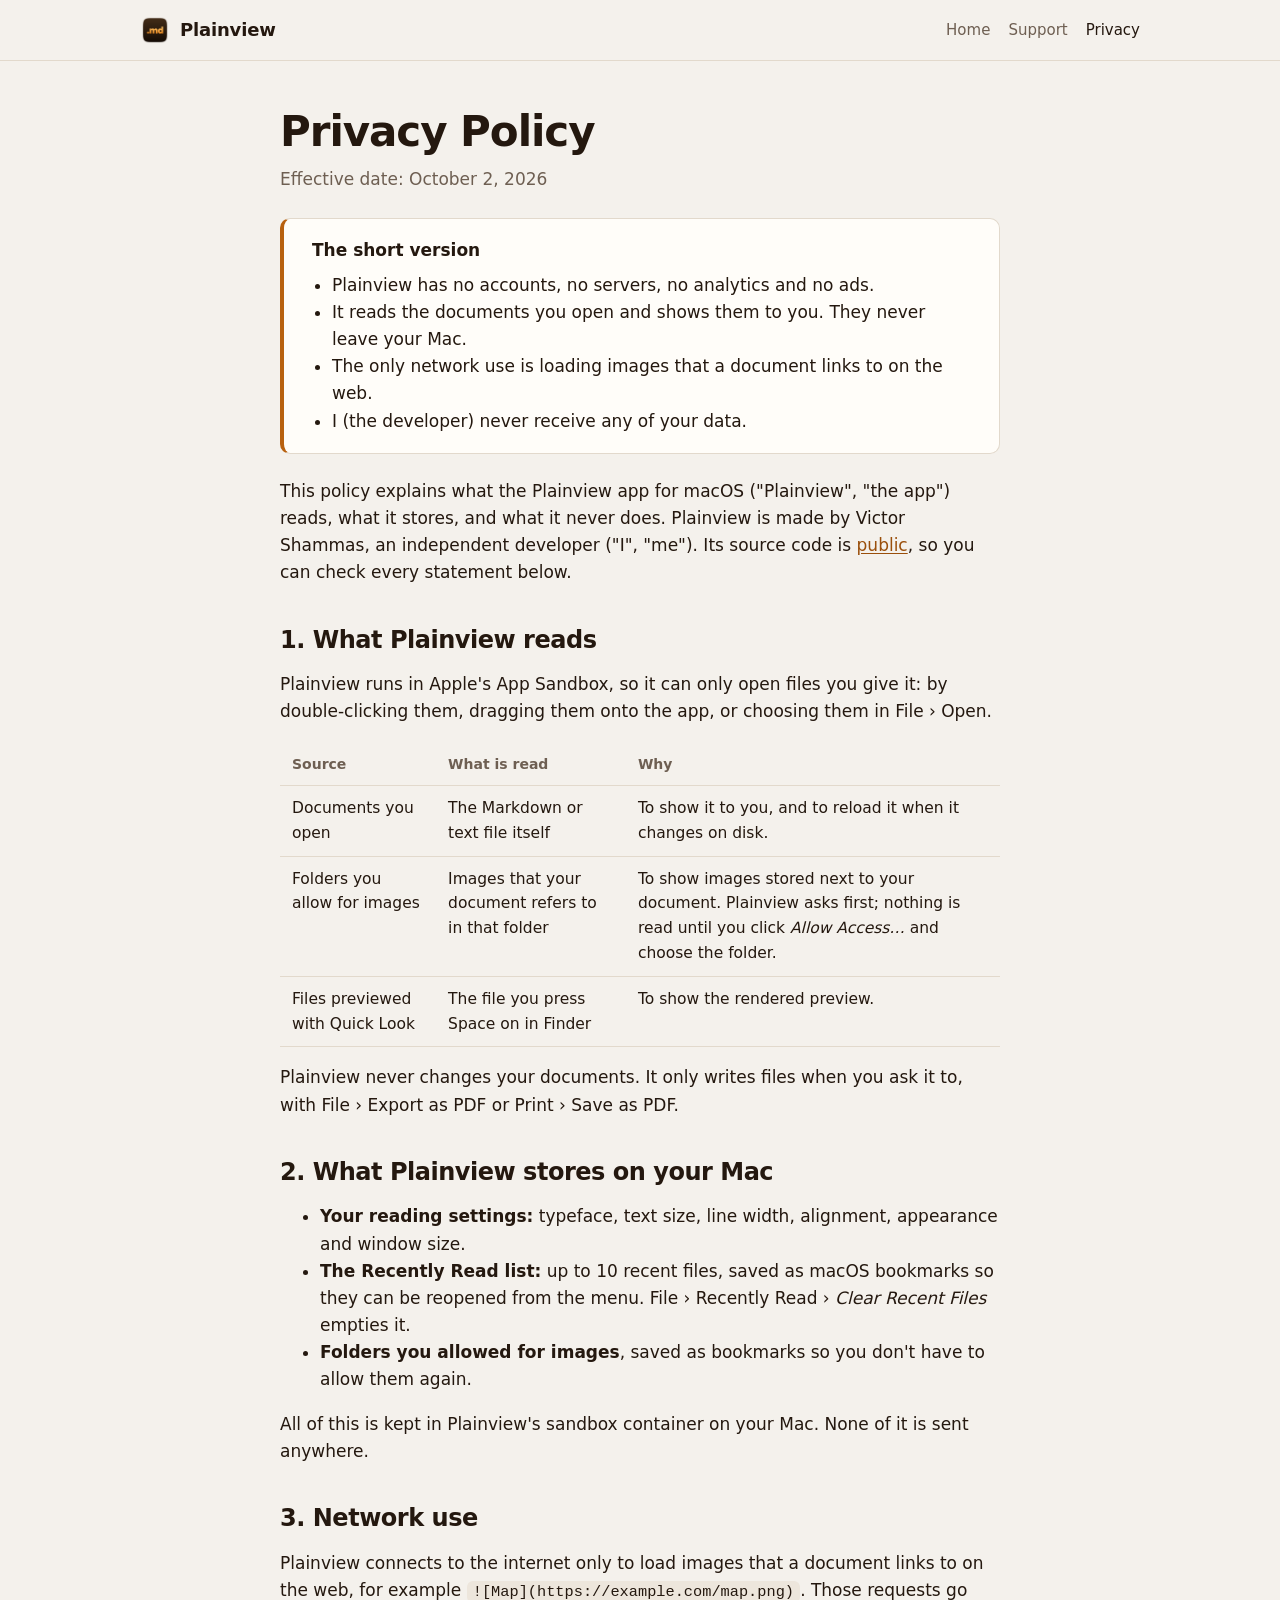
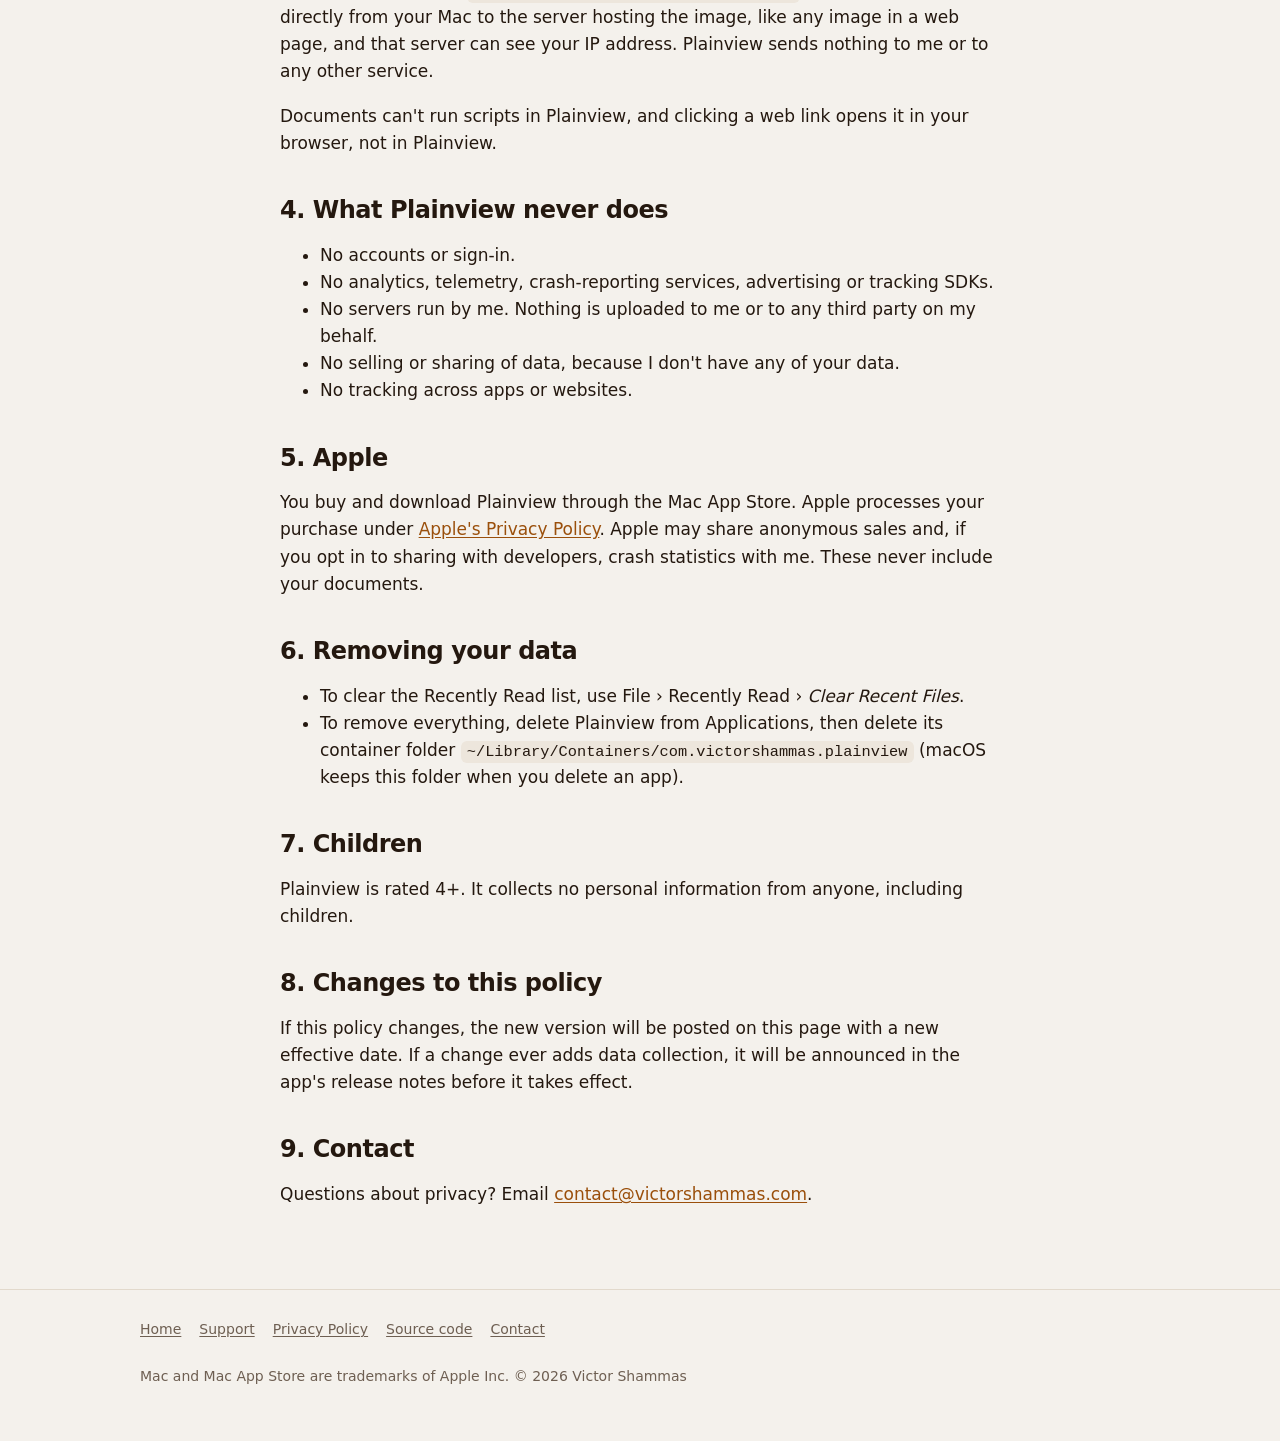
==== docs/privacy.html @ ef62adac "Add the Plainview website, served from docs/ by GitHub Pages Home, support and privacy pages at vict" ====
<!doctype html>
<html lang="en">
<head>
<meta charset="utf-8">
<meta name="viewport" content="width=device-width, initial-scale=1">
<title>Privacy Policy · Plainview</title>
<meta name="description" content="Plainview privacy policy: no accounts, no servers, no analytics. Your documents and settings stay on your Mac.">
<meta name="color-scheme" content="light dark">
<link rel="icon" type="image/png" href="favicon.png">
<link rel="apple-touch-icon" href="apple-touch-icon.png">
<link rel="stylesheet" href="style.css">
</head>
<body>
<header class="site-header">
  <div class="wrap">
    <a class="brand" href="./"><img src="icon.png" alt="" width="30" height="30">Plainview</a>
    <nav class="nav" aria-label="Main">
      <a href="./" class="hide-sm">Home</a>
      <a href="support.html">Support</a>
      <a href="privacy.html" aria-current="page">Privacy</a>
    </nav>
  </div>
</header>

<main class="doc">
  <div class="wrap narrow">
    <h1>Privacy Policy</h1>
    <p class="meta-line">Effective date: October 2, 2026</p>

    <div class="tldr">
      <strong>The short version</strong>
      <ul>
        <li>Plainview has no accounts, no servers, no analytics and no ads.</li>
        <li>It reads the documents you open and shows them to you. They never leave your Mac.</li>
        <li>The only network use is loading images that a document links to on the web.</li>
        <li>I (the developer) never receive any of your data.</li>
      </ul>
    </div>

    <p>This policy explains what the Plainview app for macOS ("Plainview", "the app") reads, what it stores, and what it never does. Plainview is made by Victor Shammas, an independent developer ("I", "me"). Its source code is <a href="https://github.com/victor-shammas/plainview">public</a>, so you can check every statement below.</p>

    <h2>1. What Plainview reads</h2>
    <p>Plainview runs in Apple's App Sandbox, so it can only open files you give it: by double-clicking them, dragging them onto the app, or choosing them in File › Open.</p>
    <table class="stack">
      <thead><tr><th>Source</th><th>What is read</th><th>Why</th></tr></thead>
      <tbody>
        <tr><td>Documents you open</td>
            <td data-label="Read">The Markdown or text file itself</td>
            <td data-label="Why">To show it to you, and to reload it when it changes on disk.</td></tr>
        <tr><td>Folders you allow for images</td>
            <td data-label="Read">Images that your document refers to in that folder</td>
            <td data-label="Why">To show images stored next to your document. Plainview asks first; nothing is read until you click <em>Allow Access…</em> and choose the folder.</td></tr>
        <tr><td>Files previewed with Quick Look</td>
            <td data-label="Read">The file you press Space on in Finder</td>
            <td data-label="Why">To show the rendered preview.</td></tr>
      </tbody>
    </table>
    <p>Plainview never changes your documents. It only writes files when you ask it to, with File › Export as PDF or Print › Save as PDF.</p>

    <h2>2. What Plainview stores on your Mac</h2>
    <ul>
      <li><strong>Your reading settings:</strong> typeface, text size, line width, alignment, appearance and window size.</li>
      <li><strong>The Recently Read list:</strong> up to 10 recent files, saved as macOS bookmarks so they can be reopened from the menu. File › Recently Read › <em>Clear Recent Files</em> empties it.</li>
      <li><strong>Folders you allowed for images</strong>, saved as bookmarks so you don't have to allow them again.</li>
    </ul>
    <p>All of this is kept in Plainview's sandbox container on your Mac. None of it is sent anywhere.</p>

    <h2>3. Network use</h2>
    <p>Plainview connects to the internet only to load images that a document links to on the web, for example <code>![Map](https://example.com/map.png)</code>. Those requests go directly from your Mac to the server hosting the image, like any image in a web page, and that server can see your IP address. Plainview sends nothing to me or to any other service.</p>
    <p>Documents can't run scripts in Plainview, and clicking a web link opens it in your browser, not in Plainview.</p>

    <h2>4. What Plainview never does</h2>
    <ul>
      <li>No accounts or sign-in.</li>
      <li>No analytics, telemetry, crash-reporting services, advertising or tracking SDKs.</li>
      <li>No servers run by me. Nothing is uploaded to me or to any third party on my behalf.</li>
      <li>No selling or sharing of data, because I don't have any of your data.</li>
      <li>No tracking across apps or websites.</li>
    </ul>

    <h2>5. Apple</h2>
    <p>You buy and download Plainview through the Mac App Store. Apple processes your purchase under <a href="https://www.apple.com/legal/privacy/">Apple's Privacy Policy</a>. Apple may share anonymous sales and, if you opt in to sharing with developers, crash statistics with me. These never include your documents.</p>

    <h2>6. Removing your data</h2>
    <ul>
      <li>To clear the Recently Read list, use File › Recently Read › <em>Clear Recent Files</em>.</li>
      <li>To remove everything, delete Plainview from Applications, then delete its container folder <code>~/Library/Containers/com.victorshammas.plainview</code> (macOS keeps this folder when you delete an app).</li>
    </ul>

    <h2>7. Children</h2>
    <p>Plainview is rated 4+. It collects no personal information from anyone, including children.</p>

    <h2>8. Changes to this policy</h2>
    <p>If this policy changes, the new version will be posted on this page with a new effective date. If a change ever adds data collection, it will be announced in the app's release notes before it takes effect.</p>

    <h2>9. Contact</h2>
    <p>Questions about privacy? Email <a href="mailto:contact@victorshammas.com">contact@victorshammas.com</a>.</p>
  </div>
</main>

<footer>
  <div class="wrap">
    <nav aria-label="Footer"><a href="./">Home</a><a href="support.html">Support</a><a href="privacy.html">Privacy Policy</a><a href="https://github.com/victor-shammas/plainview">Source code</a><a href="mailto:contact@victorshammas.com">Contact</a></nav>
    <p>Mac and Mac App Store are trademarks of Apple Inc. © 2026 Victor Shammas</p>
  </div>
</footer>
</body>
</html>
---- docs/style.css ----
/* Plainview site: one stylesheet, no external fonts, scripts or trackers.
   Shared with the Gaugeline site (victorshammas.com/gaugeline/); only the hero mock differs. */
:root {
  /* Brand palette, matching the app icon: espresso (#46321F → #1C140E), amber (#FFC56A → #EE8A25), cream (#FFF1DC). */
  --bg: #f4f1ec;
  --surface: #fffdf9;
  --surface-2: #ece6dd;
  --text: #24180f;
  --muted: #6e5f52;
  --line: #e2d9cc;
  --accent: #b8610f;
  --accent-ink: #ffffff;
  --link: #9a4f0b;
  --glow: rgba(238, 138, 37, .14);
  --ok: #3fa66b;
  --warn: #e8a33a;
  --bad: #e0563a;
  --track: #e7dfd3;
  --code-bg: #ede6dc;
  --shadow: 0 1px 2px rgba(36, 24, 15, .06), 0 8px 28px rgba(36, 24, 15, .09);
  --radius: 14px;
  color-scheme: light dark;
}
@media (prefers-color-scheme: dark) {
  :root {
    --bg: #1c140e;
    --surface: #2a1f16;
    --surface-2: #241a12;
    --text: #f6ebdd;
    --muted: #bca892;
    --line: #46321f;
    --accent: #ffb457;
    --accent-ink: #1c140e;
    --link: #ffc56a;
    --glow: rgba(255, 197, 106, .12);
    --track: #46321f;
    --code-bg: #33261b;
    --shadow: 0 1px 2px rgba(0, 0, 0, .35), 0 10px 30px rgba(0, 0, 0, .4);
  }
}

* { box-sizing: border-box; }
html { -webkit-text-size-adjust: 100%; }
body {
  margin: 0;
  background: var(--bg);
  color: var(--text);
  font: 17px/1.6 -apple-system, BlinkMacSystemFont, "SF Pro Text", "Segoe UI", system-ui, sans-serif;
  -webkit-font-smoothing: antialiased;
}
a { color: var(--link); text-underline-offset: 2px; }
a:hover { text-decoration-thickness: 2px; }
img { max-width: 100%; height: auto; }
code, kbd {
  font: .9em/1.4 ui-monospace, "SF Mono", Menlo, monospace;
  background: var(--code-bg);
  border-radius: 6px;
  padding: .12em .4em;
  overflow-wrap: anywhere;
}
pre {
  background: var(--code-bg);
  border-radius: 10px;
  padding: 14px 16px;
  overflow-x: auto;
  font: 14px/1.5 ui-monospace, "SF Mono", Menlo, monospace;
}
pre code { background: none; padding: 0; }

.wrap { max-width: 1040px; margin: 0 auto; padding: 0 20px; }
.narrow { max-width: 760px; }

/* Header */
.site-header { border-bottom: 1px solid var(--line); background: color-mix(in srgb, var(--bg) 88%, transparent); position: sticky; top: 0; backdrop-filter: saturate(160%) blur(12px); -webkit-backdrop-filter: saturate(160%) blur(12px); z-index: 10; }
.site-header .wrap { display: flex; align-items: center; justify-content: space-between; gap: 16px; height: 60px; }
.brand { display: flex; align-items: center; gap: 10px; font-weight: 700; font-size: 18px; color: var(--text); text-decoration: none; letter-spacing: -.01em; }
.brand img { width: 30px; height: 30px; }
.nav { display: flex; gap: 18px; font-size: 15px; }
.nav a { color: var(--muted); text-decoration: none; }
.nav a:hover, .nav a[aria-current="page"] { color: var(--text); }

/* Hero */
.hero { padding: 72px 0 40px; background: radial-gradient(60% 70% at 78% 40%, var(--glow), transparent 70%); }
.hero .wrap { display: grid; grid-template-columns: 1.05fr 1fr; gap: 48px; align-items: center; }
.hero-icon { width: 96px; height: 96px; margin-bottom: 18px; }
h1 { font-size: clamp(34px, 5vw, 52px); line-height: 1.08; letter-spacing: -.025em; margin: 0 0 18px; }
.lede { font-size: 20px; color: var(--muted); margin: 0 0 26px; max-width: 34em; }
.cta-row { display: flex; flex-wrap: wrap; align-items: center; gap: 14px 18px; }
.btn {
  display: inline-flex; align-items: center; gap: 10px;
  background: var(--text); color: var(--bg);
  padding: 12px 20px; border-radius: 12px;
  font-weight: 600; text-decoration: none; font-size: 16px;
}
.btn:hover { opacity: .9; }
.btn small { font-weight: 500; opacity: .75; }
.fineprint { color: var(--muted); font-size: 14px; }

/* Reader window mock (pure CSS, sample document) */
.mock { margin: 0; background: var(--surface); border: 1px solid var(--line); border-radius: 12px; box-shadow: var(--shadow); overflow: hidden; }
.win-bar { display: flex; align-items: center; gap: 8px; height: 34px; padding: 0 14px; border-bottom: 1px solid var(--line); background: var(--surface-2); font-size: 13px; font-weight: 600; color: var(--muted); }
.win-bar i { width: 12px; height: 12px; border-radius: 50%; background: #ff5f57; }
.win-bar i:nth-child(2) { background: #febc2e; } .win-bar i:nth-child(3) { background: #28c840; margin-right: 8px; }
.page { padding: 26px 34px 22px; font-size: 14px; line-height: 1.55; }
.page .t1 { font-size: 26px; font-weight: 700; letter-spacing: -.02em; line-height: 1.15; margin: 0 0 10px; }
.page .t2 { font-size: 18px; font-weight: 700; letter-spacing: -.01em; margin: 18px 0 8px; }
.page p { margin: 0 0 12px; }
.page blockquote { margin: 0 0 12px; padding: 0 0 0 14px; border-left: 3px solid var(--line); color: var(--muted); }
.page table { display: table; font-size: 13px; margin: 0; border: 1px solid var(--line); }
.page th, .page td { padding: 6px 10px; border: 1px solid var(--line); }
.page th { color: var(--text); font-size: 13px; background: var(--surface-2); }
.page ul { list-style: none; padding: 0; margin: 0; }
.page li { display: flex; align-items: center; gap: 8px; margin: 3px 0; }
.page li::before { content: ""; width: 12px; height: 12px; border: 1.5px solid var(--muted); border-radius: 3px; opacity: .6; flex: none; }
.page li.done::before { background: var(--accent); border-color: var(--accent); opacity: 1; }
.page .demo { color: var(--muted); font-size: 12px; text-align: center; margin: 16px 0 0; }

/* Sections */
section { padding: 48px 0; }
h2 { font-size: clamp(26px, 3.4vw, 34px); letter-spacing: -.02em; line-height: 1.15; margin: 0 0 12px; }
h3 { font-size: 19px; margin: 0 0 6px; letter-spacing: -.01em; }
.section-lede { color: var(--muted); margin: 0 0 28px; max-width: 40em; }
.grid { display: grid; grid-template-columns: repeat(3, 1fr); gap: 16px; }
.card { background: var(--surface); border: 1px solid var(--line); border-radius: var(--radius); padding: 24px 28px; }
.card p { margin: 0; color: var(--muted); font-size: 15.5px; }
.steps { counter-reset: s; display: grid; grid-template-columns: repeat(3, 1fr); gap: 16px; }
.steps .card::before { counter-increment: s; content: counter(s); display: inline-grid; place-items: center; width: 30px; height: 30px; border-radius: 50%; background: var(--accent); color: var(--accent-ink); font-weight: 700; margin-bottom: 10px; }
.band { background: var(--surface-2); border-block: 1px solid var(--line); }
.checks { list-style: none; padding: 0; margin: 0; display: grid; grid-template-columns: 1fr 1fr; gap: 10px 28px; }
.checks li { padding-left: 28px; position: relative; }
.checks li::before { content: ""; position: absolute; left: 4px; top: .45em; width: 12px; height: 7px; border-left: 2.5px solid var(--accent); border-bottom: 2.5px solid var(--accent); transform: rotate(-45deg); }

/* Docs pages */
.doc { padding: 48px 0 24px; }
.doc h1 { font-size: clamp(30px, 4.4vw, 42px); }
.doc h2 { font-size: 24px; margin-top: 40px; }
.doc h3 { margin-top: 26px; }
.doc p, .doc li { color: var(--text); }
.doc .meta-line { color: var(--muted); margin-top: -6px; }
.tldr { background: var(--surface); border: 1px solid var(--line); border-left: 4px solid var(--accent); border-radius: 10px; padding: 18px 28px; margin: 24px 0; }
.tldr ul { margin: 8px 0 0; padding-left: 20px; }
table { width: 100%; border-collapse: collapse; margin: 16px 0; font-size: 15.5px; display: block; overflow-x: auto; }
th, td { text-align: left; vertical-align: top; padding: 10px 12px; border-bottom: 1px solid var(--line); }
th { color: var(--muted); font-weight: 600; font-size: 14px; }
details { background: var(--surface); border: 1px solid var(--line); border-radius: 12px; padding: 6px 28px; margin: 12px 0; }
details[open] { padding-bottom: 18px; }
summary { cursor: pointer; font-weight: 600; padding: 14px 0; list-style-position: inside; }
summary::-webkit-details-marker { margin-right: 6px; }
details > :not(summary) { margin-left: 0; margin-right: 0; }
summary::marker { color: var(--muted); }
.toc { display: flex; flex-wrap: wrap; gap: 8px; margin: 18px 0 8px; padding: 0; list-style: none; }
.toc a { display: inline-block; padding: 6px 12px; border: 1px solid var(--line); border-radius: 999px; text-decoration: none; color: var(--text); font-size: 14.5px; background: var(--surface); }

/* Footer */
footer { border-top: 1px solid var(--line); margin-top: 40px; padding: 28px 0 40px; color: var(--muted); font-size: 14px; }
footer .wrap { display: grid; gap: 10px; }
footer nav { display: flex; flex-wrap: wrap; gap: 18px; }
footer a { color: var(--muted); }

@media (max-width: 820px) {
  details, .card, .tldr { padding-left: 20px; padding-right: 20px; }
  .hero { padding-top: 40px; }
  .hero .wrap, .grid, .steps { grid-template-columns: 1fr; }
  .hero .wrap { gap: 32px; }
  .checks { grid-template-columns: 1fr; }
  .nav { gap: 14px; }
}
@media (max-width: 600px) {
  .stack thead { display: none; }
  .stack, .stack tbody, .stack tr, .stack td { display: block; width: 100%; }
  .stack tr { border-bottom: 1px solid var(--line); padding: 8px 0; }
  .stack td { border: 0; padding: 4px 0; }
  .stack td:first-child { font-weight: 600; }
  .stack td:not(:first-child)::before { content: attr(data-label) ": "; color: var(--muted); font-weight: 600; }
}
@media (max-width: 420px) {
  .nav a.hide-sm { display: none; }
  body { font-size: 16px; }
  .lede { font-size: 18px; }
}
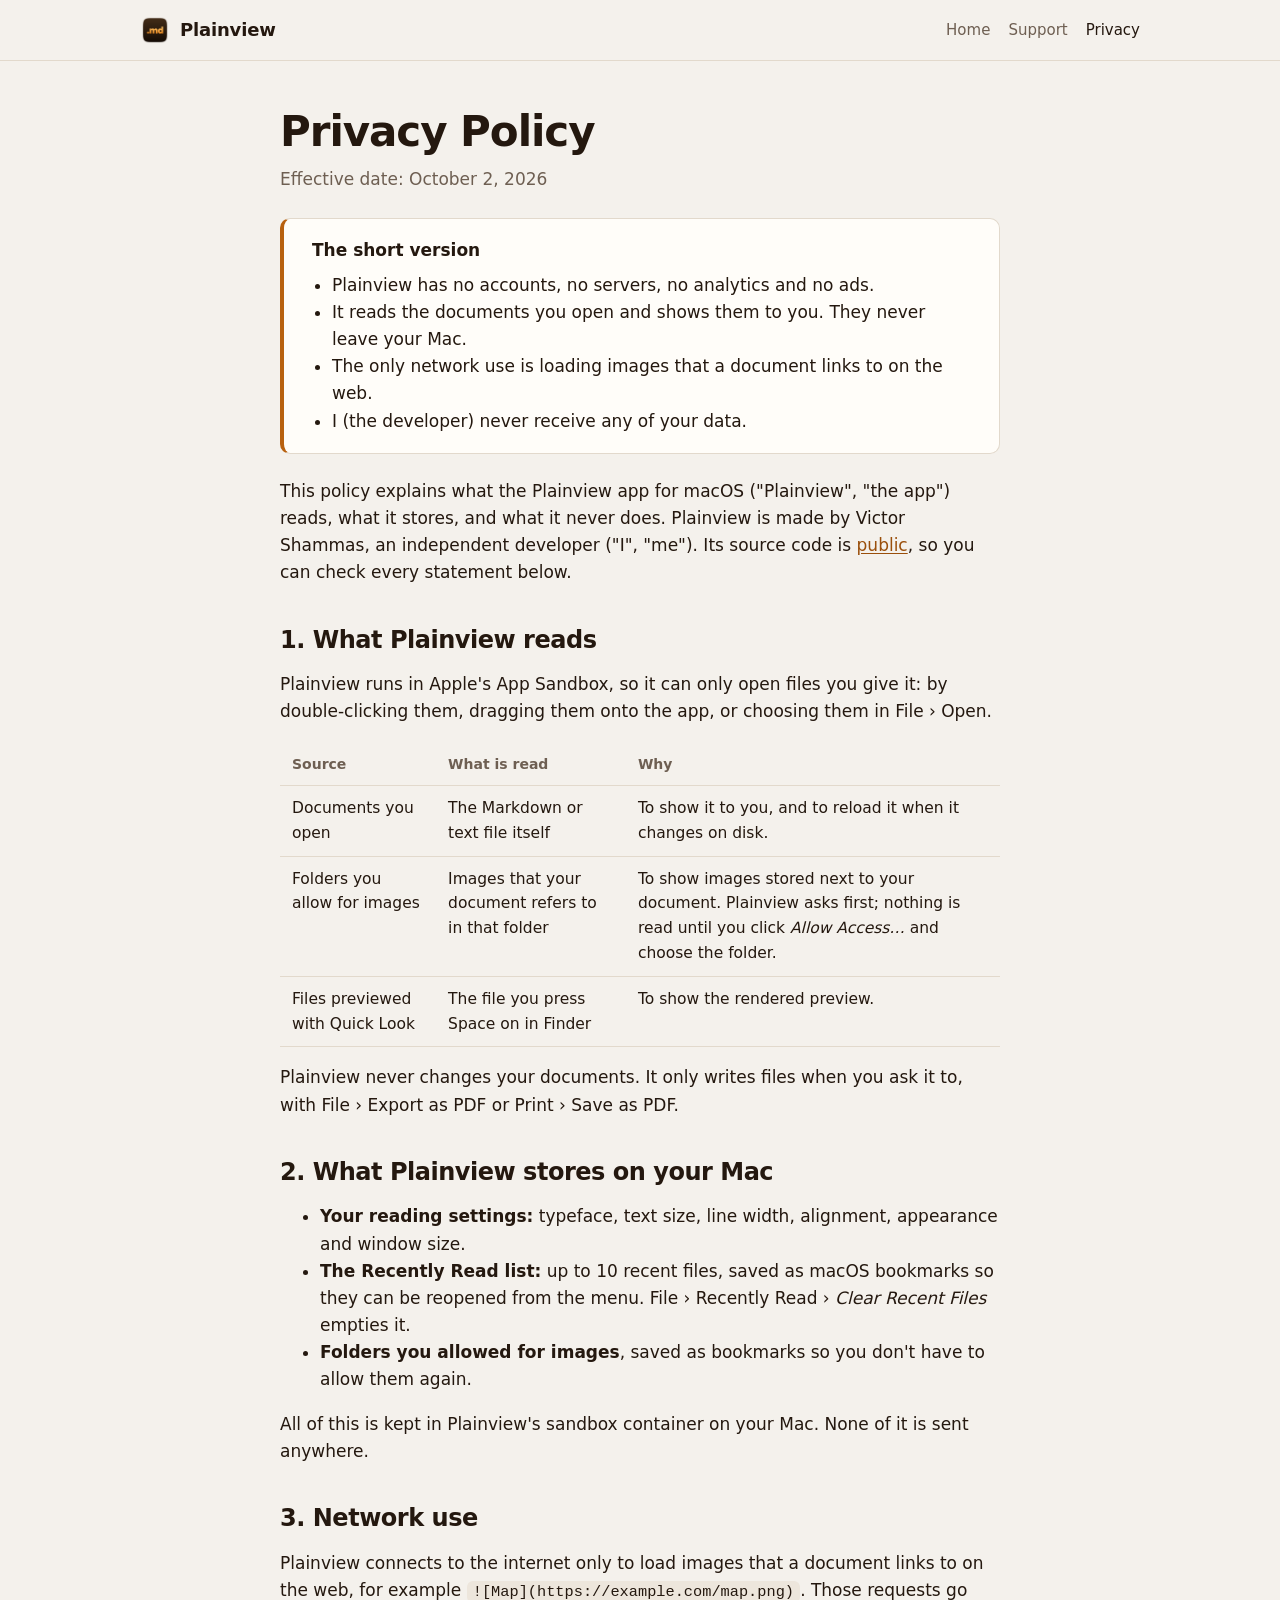
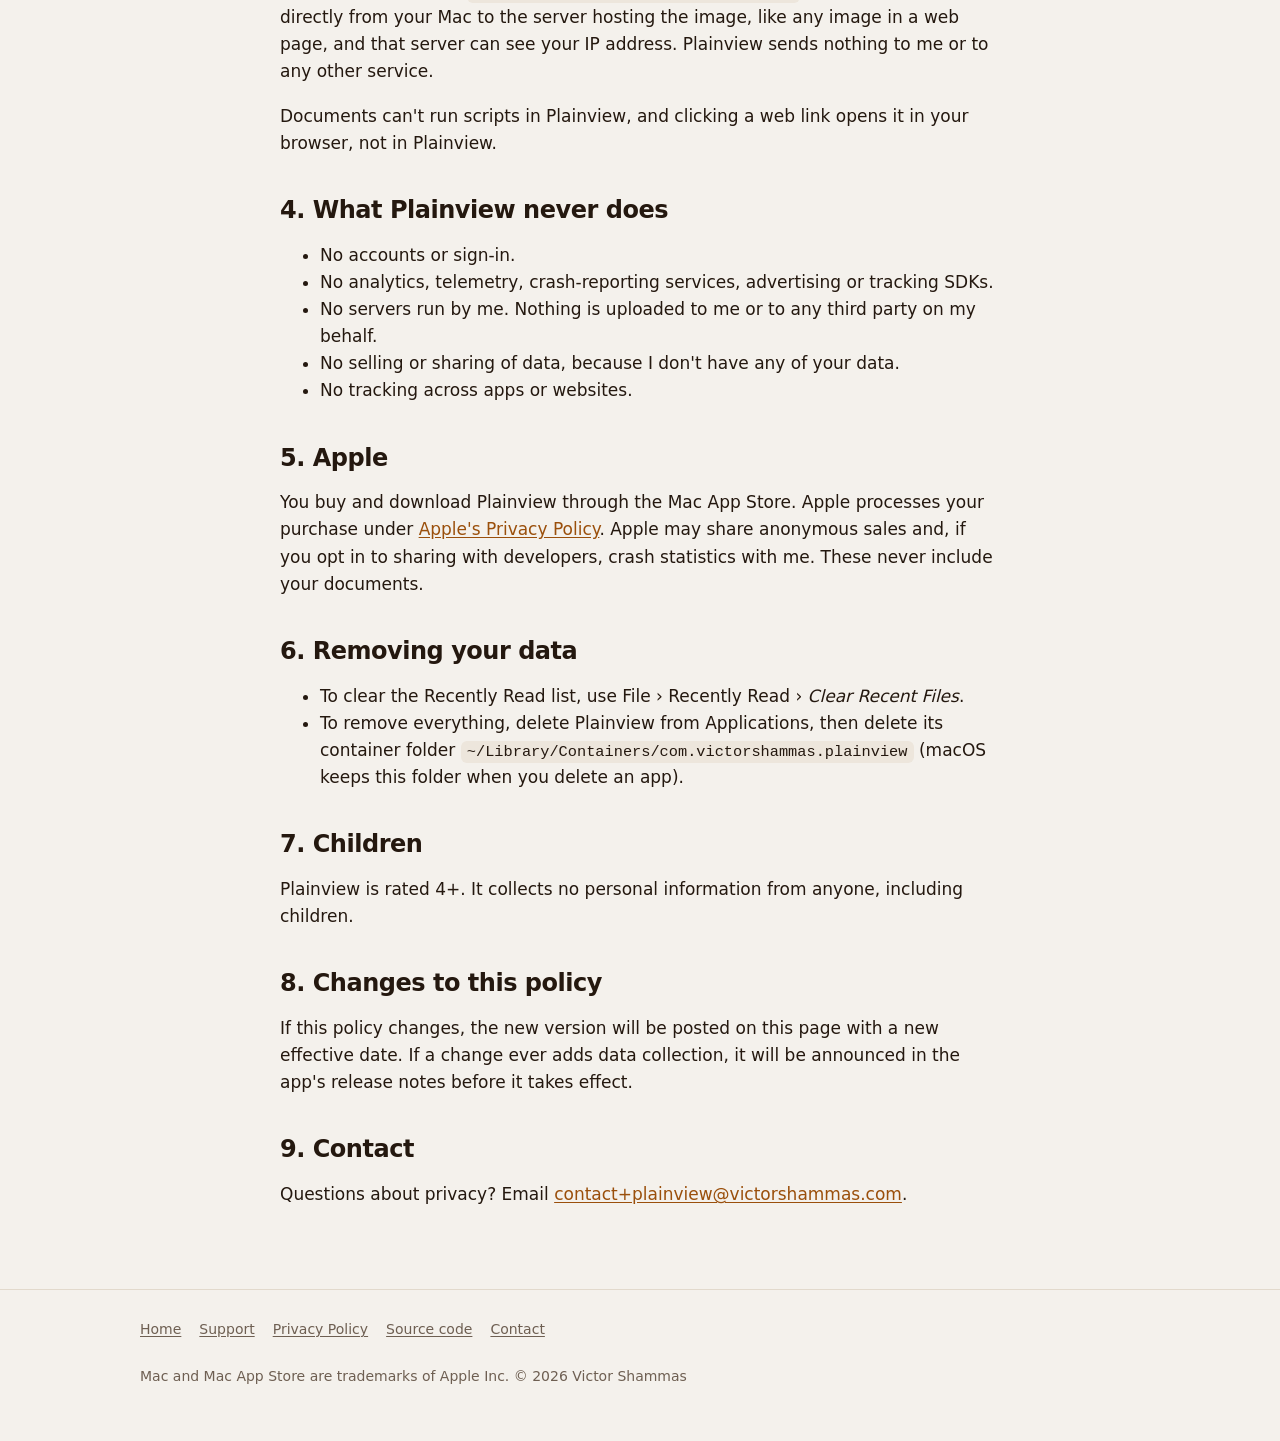
==== commit 835e6dd7: "Website: contact+plainview@ for inbox filtering Co-Authored-By: Claude Opus 5.5 <noreply@anthropic.c" ====
--- a/docs/privacy.html
+++ b/docs/privacy.html
@@ -94,13 +94,13 @@
     <p>If this policy changes, the new version will be posted on this page with a new effective date. If a change ever adds data collection, it will be announced in the app's release notes before it takes effect.</p>
 
     <h2>9. Contact</h2>
-    <p>Questions about privacy? Email <a href="mailto:contact@victorshammas.com">contact@victorshammas.com</a>.</p>
+    <p>Questions about privacy? Email <a href="mailto:contact+plainview@victorshammas.com">contact+plainview@victorshammas.com</a>.</p>
   </div>
 </main>
 
 <footer>
   <div class="wrap">
-    <nav aria-label="Footer"><a href="./">Home</a><a href="support.html">Support</a><a href="privacy.html">Privacy Policy</a><a href="https://github.com/victor-shammas/plainview">Source code</a><a href="mailto:contact@victorshammas.com">Contact</a></nav>
+    <nav aria-label="Footer"><a href="./">Home</a><a href="support.html">Support</a><a href="privacy.html">Privacy Policy</a><a href="https://github.com/victor-shammas/plainview">Source code</a><a href="mailto:contact+plainview@victorshammas.com">Contact</a></nav>
     <p>Mac and Mac App Store are trademarks of Apple Inc. © 2026 Victor Shammas</p>
   </div>
 </footer>
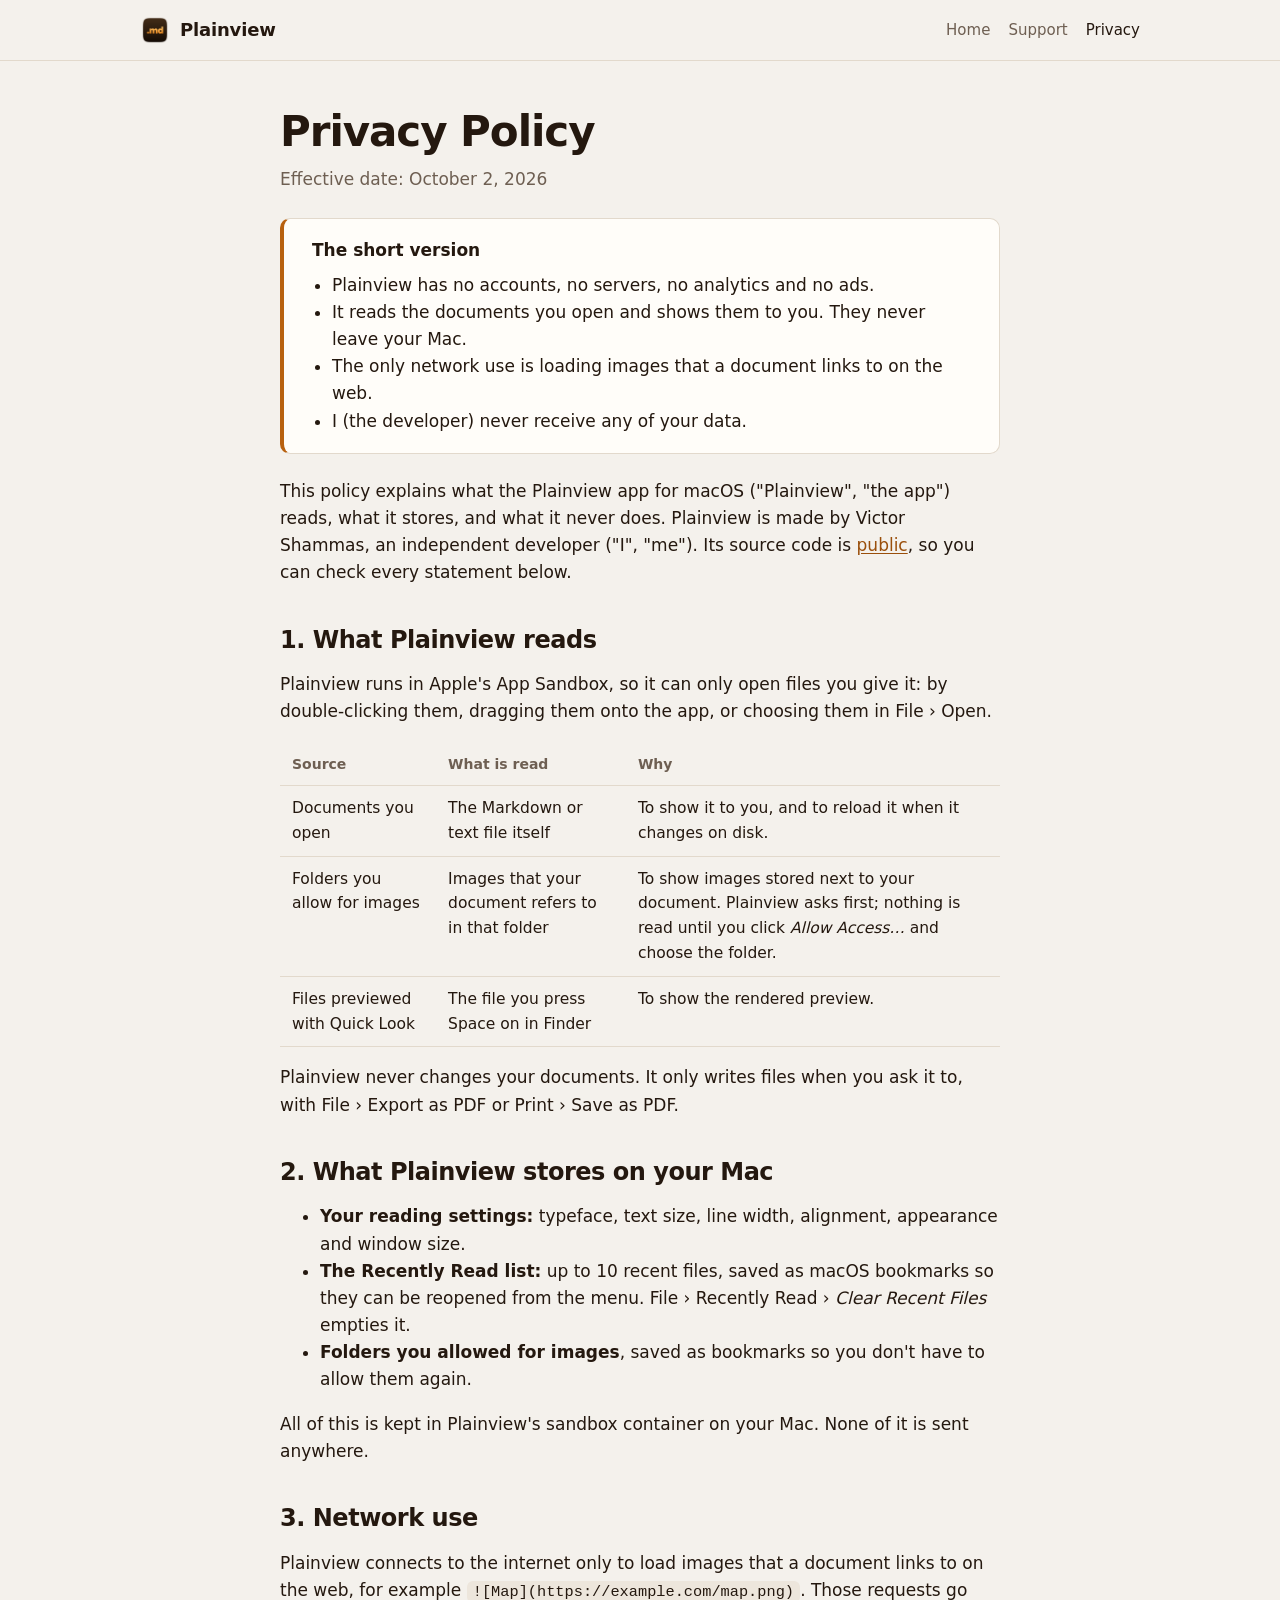
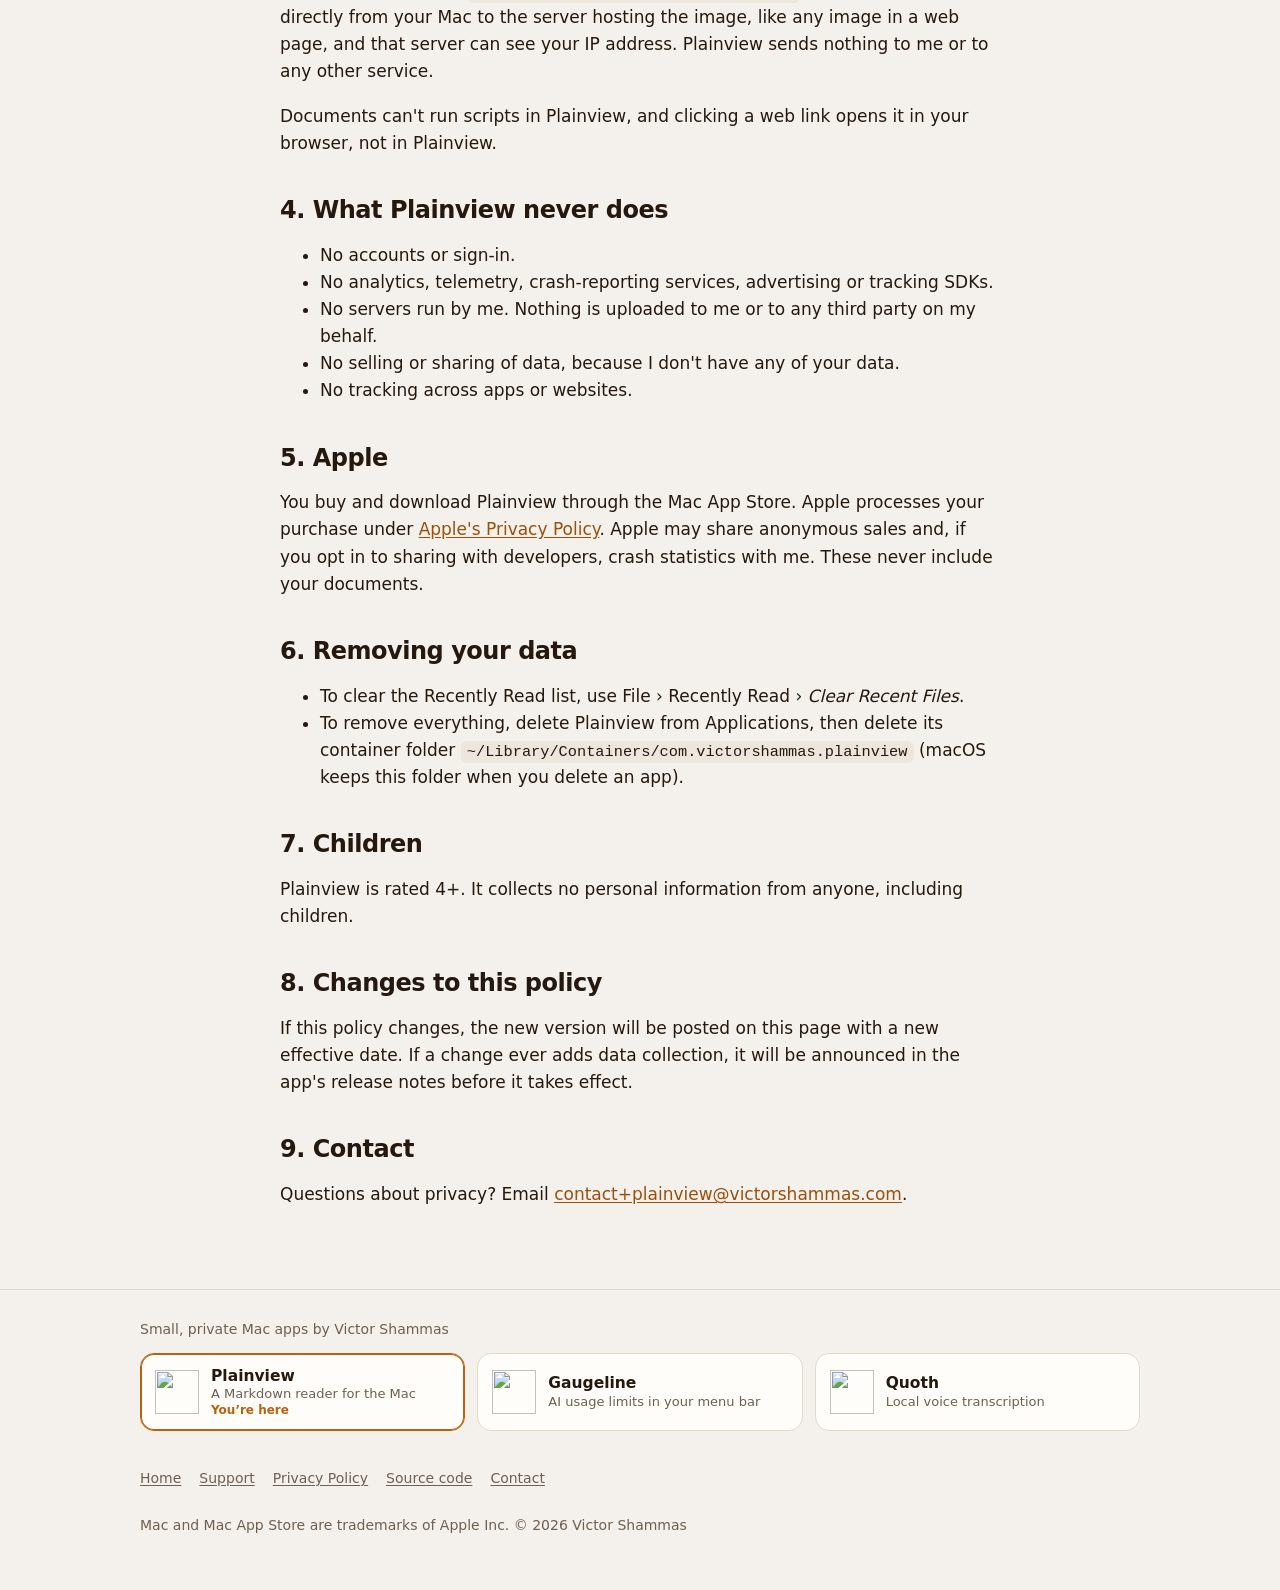
==== commit 4e681f3b: "Website: an app bar linking Plainview, Gaugeline and Quoth Every page ends with the three apps, icon" ====
--- a/docs/privacy.html
+++ b/docs/privacy.html
@@ -98,6 +98,17 @@
   </div>
 </main>
 
+<section class="app-bar" aria-label="Mac apps by Victor Shammas">
+  <div class="wrap">
+    <p class="app-bar-title">Small, private Mac apps by Victor Shammas</p>
+    <div class="app-tiles">
+      <a class="app-tile current" aria-current="page" href="https://victorshammas.com/plainview/"><img src="https://victorshammas.com/plainview/icon.png" alt="" width="44" height="44"><span><strong>Plainview</strong><small>A Markdown reader for the Mac</small><em>You’re here</em></span></a>
+      <a class="app-tile" href="https://victorshammas.com/gaugeline/"><img src="https://victorshammas.com/gaugeline/icon.png" alt="" width="44" height="44"><span><strong>Gaugeline</strong><small>AI usage limits in your menu bar</small></span></a>
+      <a class="app-tile" href="https://victorshammas.com/quoth/"><img src="https://victorshammas.com/quoth/icon.png" alt="" width="44" height="44"><span><strong>Quoth</strong><small>Local voice transcription</small></span></a>
+    </div>
+  </div>
+</section>
+
 <footer>
   <div class="wrap">
     <nav aria-label="Footer"><a href="./">Home</a><a href="support.html">Support</a><a href="privacy.html">Privacy Policy</a><a href="https://github.com/victor-shammas/plainview">Source code</a><a href="mailto:contact+plainview@victorshammas.com">Contact</a></nav>
--- a/docs/style.css
+++ b/docs/style.css
@@ -178,3 +178,18 @@
   body { font-size: 16px; }
   .lede { font-size: 18px; }
 }
+
+/* App bar: the family of apps, shared by every site (Plainview, Gaugeline, Quoth). */
+.app-bar { border-top: 1px solid var(--line); margin-top: 40px; padding: 28px 0 8px; }
+.app-bar + footer { margin-top: 0; border-top: 0; }
+.app-bar-title { color: var(--muted); font-size: 14px; margin: 0 0 12px; }
+.app-tiles { display: grid; grid-template-columns: repeat(3, 1fr); gap: 12px; }
+.app-tile { display: flex; align-items: center; gap: 12px; padding: 12px 14px; border: 1px solid var(--line); border-radius: var(--radius); background: var(--surface); color: var(--text); text-decoration: none; }
+.app-tile:hover { border-color: var(--accent); }
+.app-tile img { width: 44px; height: 44px; flex: none; }
+.app-tile span { display: grid; line-height: 1.3; }
+.app-tile strong { font-size: 15.5px; }
+.app-tile small { color: var(--muted); font-size: 13px; }
+.app-tile em { color: var(--accent); font-size: 12px; font-style: normal; font-weight: 600; }
+.app-tile.current { box-shadow: inset 0 0 0 1px var(--accent); border-color: var(--accent); }
+@media (max-width: 820px) { .app-tiles { grid-template-columns: 1fr; } }
